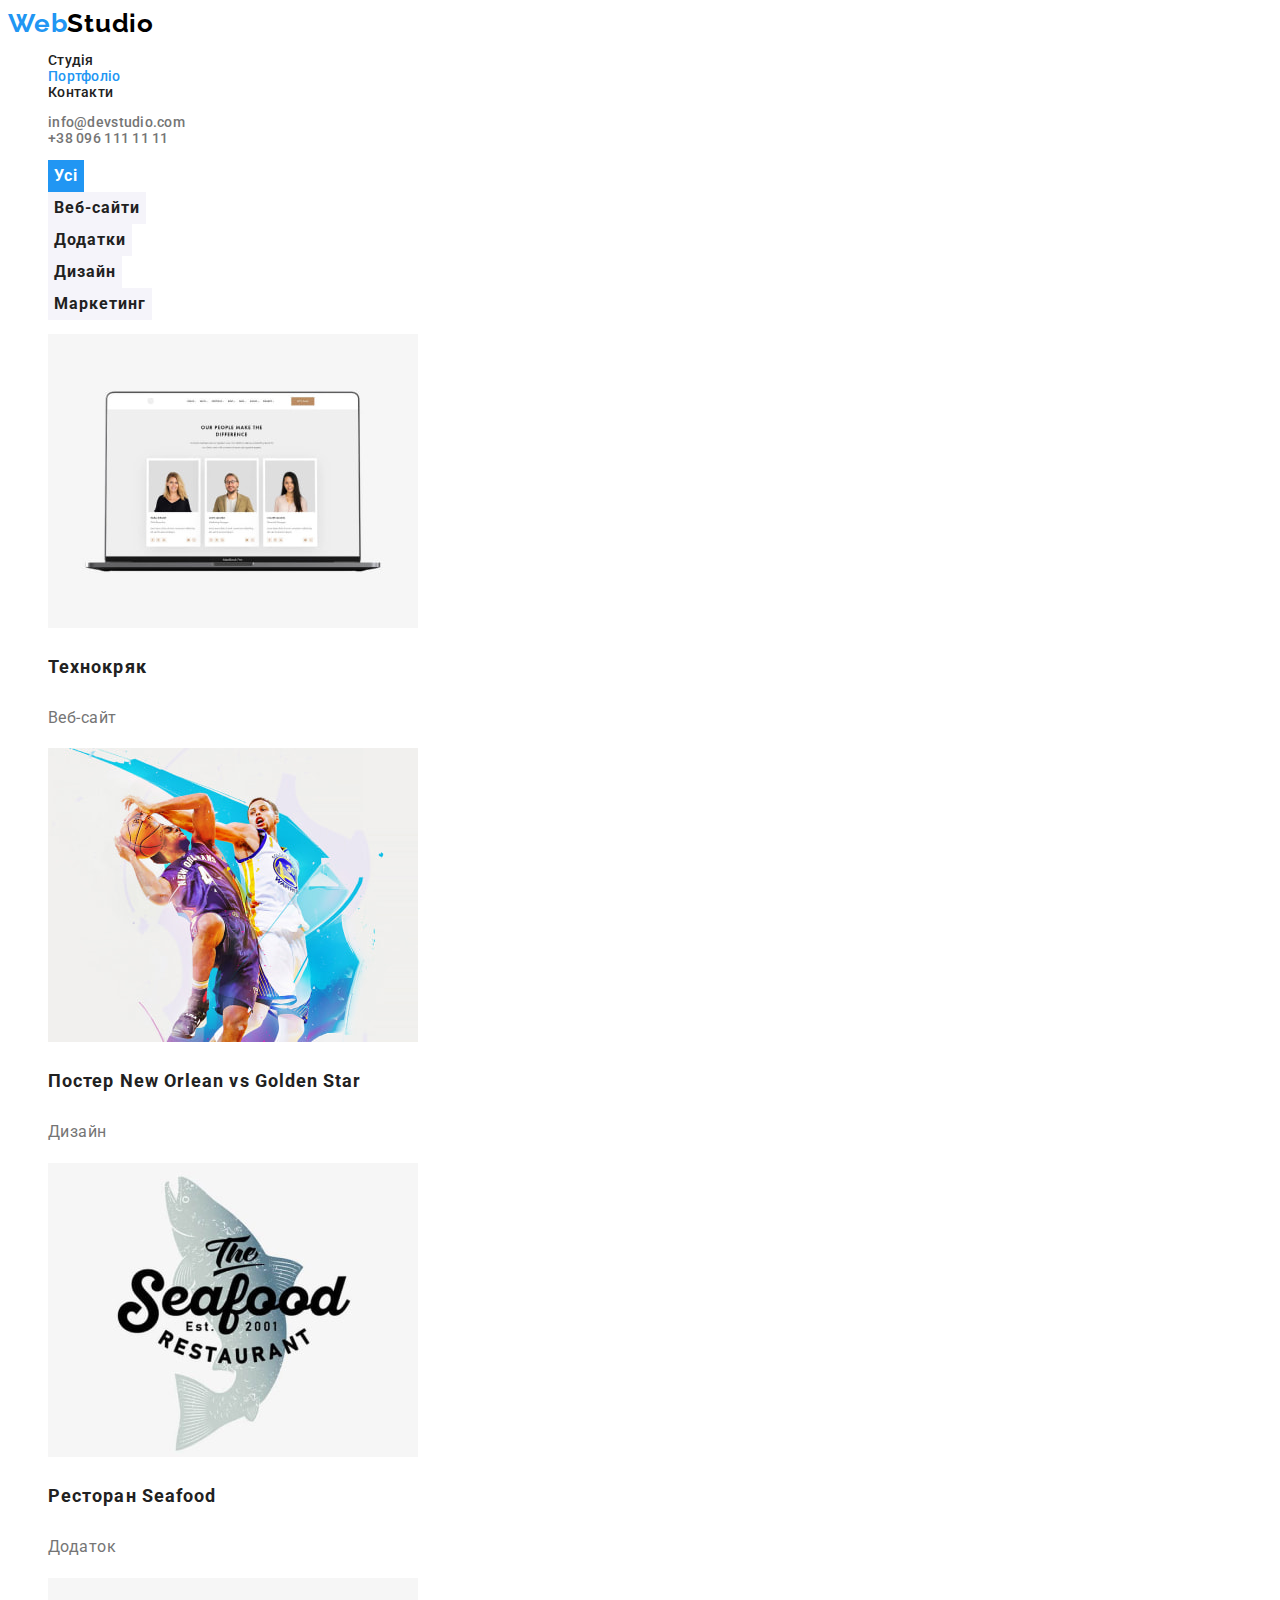
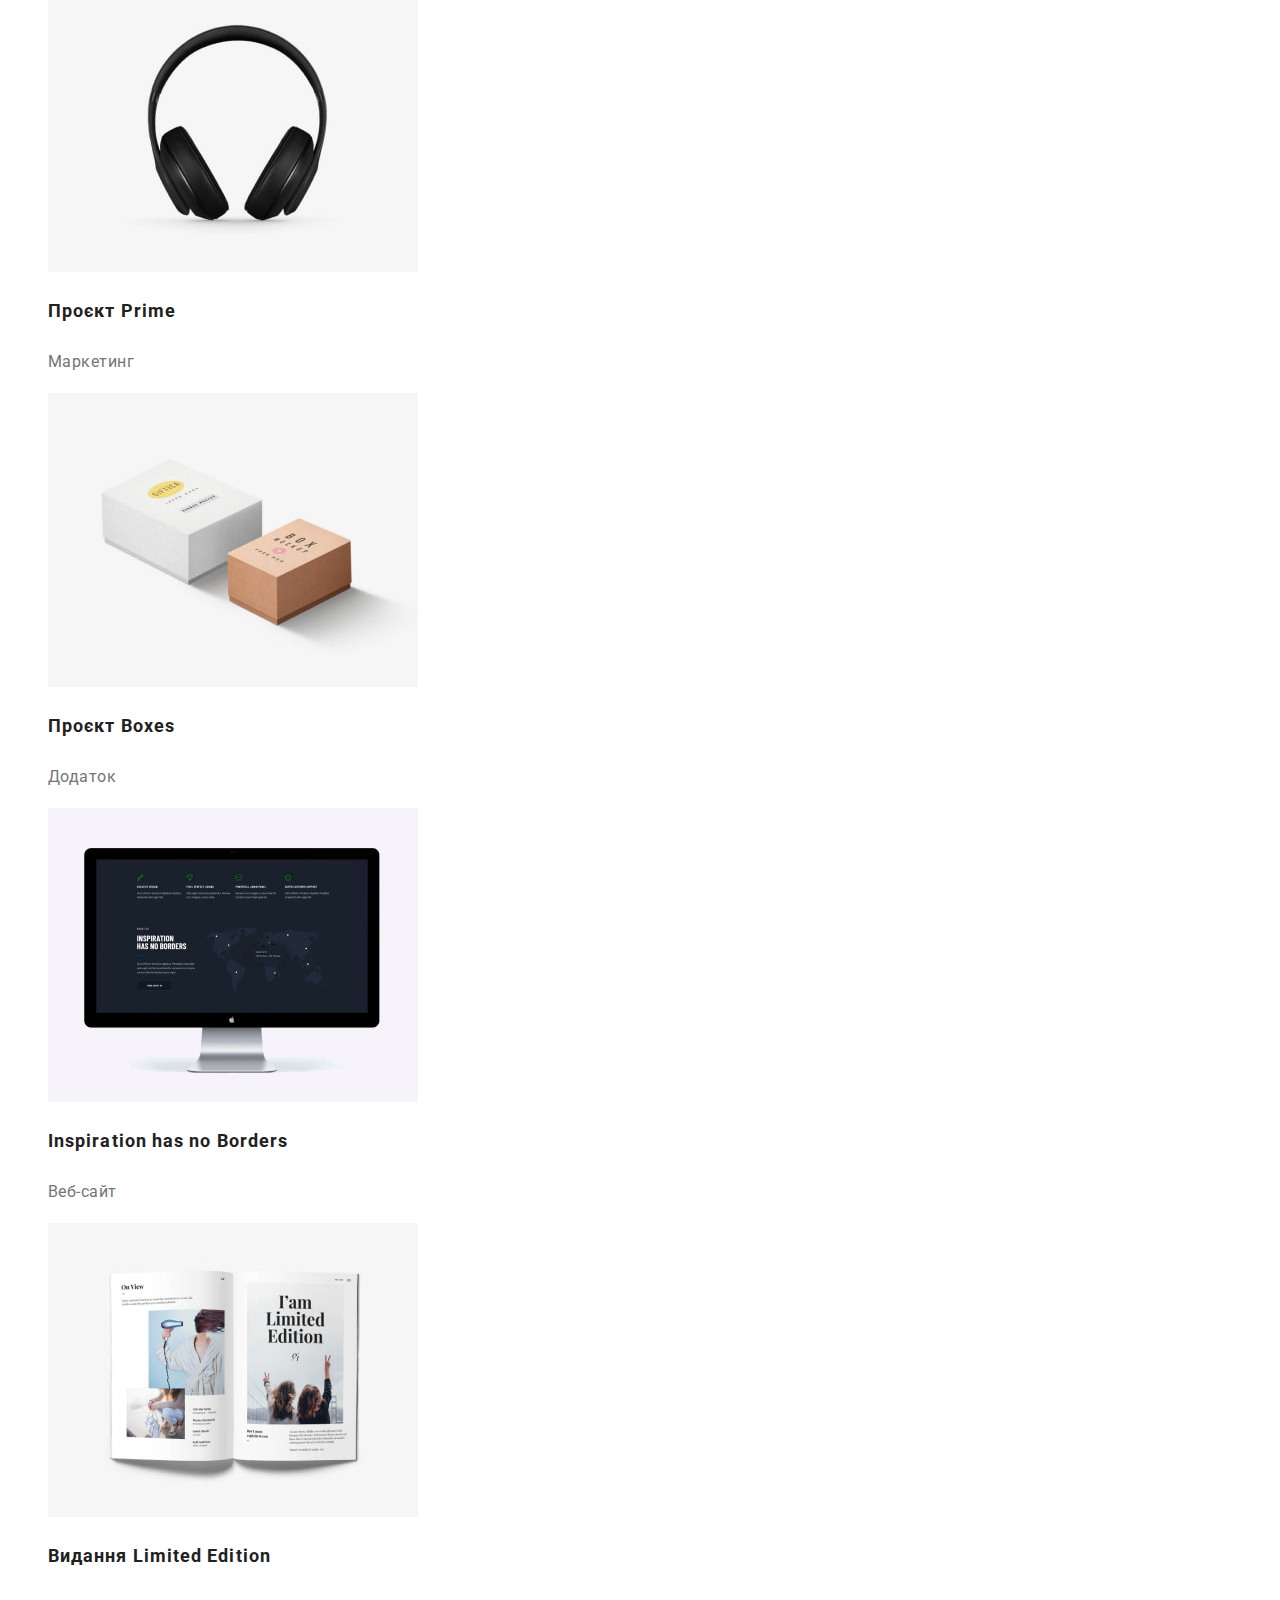
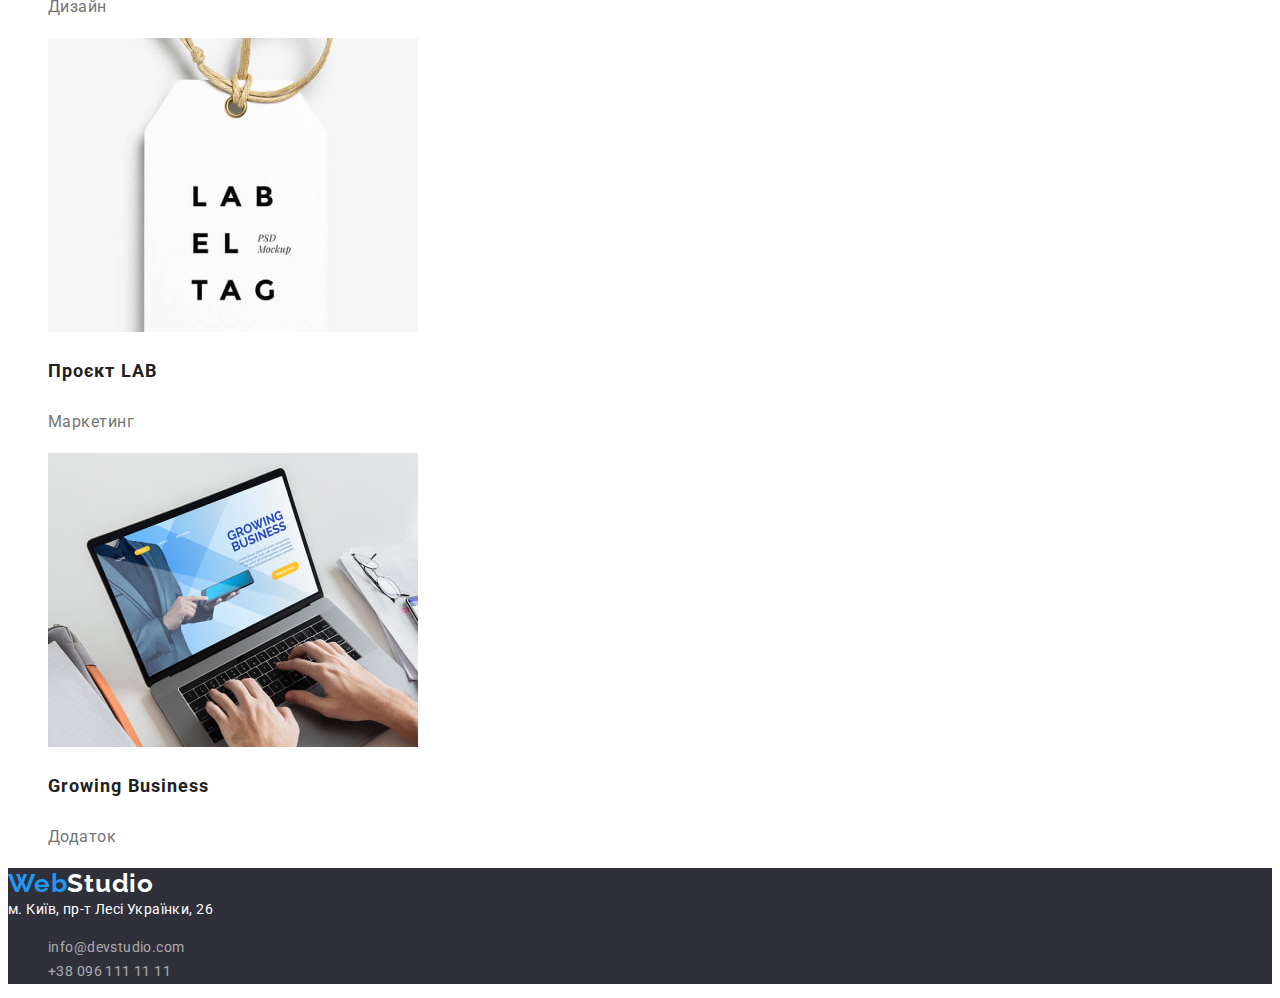
==== portfolio.html @ 441d174c "Initial commit" ====
<!DOCTYPE html>
<html lang="uk">
  <head>
    <meta charset="UTF-8" />
    <meta name="viewport" content="width=device-width, initial-scale=1.0" />
    <title>WebStudio</title>

    <!-- Fonts -->
    <link rel="preconnect" href="https://fonts.googleapis.com" />
    <link rel="preconnect" href="https://fonts.gstatic.com" crossorigin />
    <link
      href="https://fonts.googleapis.com/css2?family=Raleway:wght@700&family=Roboto:wght@400;500;700;900&display=swap"
      rel="stylesheet"
    />

    <!-- Styles -->
    <link rel="stylesheet" href="./css/styles.css" />
  </head>

  <body>
    <!-- Header -->
    <header class="header">
      <a
        class="logo"
        href="./index.html"
        aria-label="Головна сторінка WebStudio"
      >
        Web<span class="half-logo">Studio</span>
      </a>

      <nav class="navigation">
        <ul class="navigation-list">
          <li class="item navigation-item">
            <a class="link navigation-link" href="./index.html">Студія</a>
          </li>
          <li class="item navigation-item">
            <a class="link navigation-link active-link" href="portfolio.html"
              >Портфоліо</a
            >
          </li>
          <li class="item navigation-item">
            <a class="link navigation-link" href="#">Контакти</a>
          </li>
        </ul>
      </nav>

      <ul class="header-list">
        <li class="item header-item">
          <a class="link header-mailphone" href="mailto:info@devstudio.com"
            >info@devstudio.com</a
          >
        </li>
        <li class="item header-item">
          <a class="link header-mailphone" href="tel:380961111111"
            >+38 096 111 11 11</a
          >
        </li>
      </ul>
    </header>
    <main>
      <!-- Section portfolio -->
      <section class="portfolio">
        <h1 class="visually-hidden">Портфолио</h1>
        <ul class="portfolio-buttons-list">
          <li class="item portfolio-buttons-item">
            <button
              class="button-active button button-mode-light"
              type="button"
            >
              Усі
            </button>
          </li>
          <li class="item portfolio-buttons-item">
            <button class="button button-mode-light" type="button">
              Веб-сайти
            </button>
          </li>
          <li class="item portfolio-buttons-item">
            <button class="button button-mode-light" type="button">
              Додатки
            </button>
          </li>
          <li class="item portfolio-buttons-item">
            <button class="button button-mode-light" type="button">
              Дизайн
            </button>
          </li>
          <li class="item portfolio-buttons-item">
            <button class="button button-mode-light" type="button">
              Маркетинг
            </button>
          </li>
        </ul>
        <ul class="portfolio-list">
          <li class="item portfolio-item">
            <a href="#" class="link">
              <img
              class="portfolio-item-pic"
              src="./images/portfolio/img-01.jpg"
              alt="Технокряк"
              width="370"
              height="294"
            />
            <h3 class="portfolio-name">Технокряк</h3>
            <p class="portfolio-description">Веб-сайт</p>
            </a>
          </li>
          <li class="item portfolio-item">
            <a href="#" class="link">
              <img
              class="portfolio-item-pic"
              src="./images/portfolio/img-02.jpg"
              alt="Постер New Orlean vs Golden Star"
              width="370"
              height="294"
            />
            <h3 class="portfolio-name">Постер New Orlean vs Golden Star</h3>
            <p class="portfolio-description">Дизайн</p>
            </a>
          </li>
          <li class="item portfolio-item">
            <a href="#" class="link">
              <img
              class="portfolio-item-pic"
              src="./images/portfolio/img-03.jpg"
              alt="Ресторан Seafood"
              width="370"
              height="294"
            />
            <h3 class="item portfolio-name">Ресторан Seafood</h3>
            <p class="portfolio-description">Додаток</p>
            </a>
          </li>
          <li class="item portfolio-item">
            <a href="#" class="link">
              <img
              class="portfolio-item-pic"
              src="./images/portfolio/img-04.jpg"
              alt="Проєкт Prime"
              width="370"
              height="294"
            />
            <h3 class="portfolio-name">Проєкт Prime</h3>
            <p class="portfolio-description">Маркетинг</p>
            </a>
          </li>
          <li class="item portfolio-item">
            <a href="#" class="link">
              <img
              class="portfolio-item-pic"
              src="./images/portfolio/img-05.jpg"
              alt=""
              width="370"
              height="294"
            />
            <h3 class="portfolio-name">Проєкт Boxes</h3>
            <p class="portfolio-description">Додаток</p>
            </a>
          </li>
          <li class="item portfolio-item">
            <a href="#" class="link">
              <img
              class="portfolio-item-pic"
              src="./images/portfolio/img-06.jpg"
              alt=""
              width="370"
              height="294"
            />
            <h3 class="portfolio-name">Inspiration has no Borders</h3>
            <p class="portfolio-description">Веб-сайт</p>
            </a>
          </li>
          <li class="item portfolio-item">
            <a href="#" class="link">
              <img
              class="portfolio-item-pic"
              src="./images/portfolio/img-07.jpg"
              alt=""
              width="370"
              height="294"
            />
            <h3 class="portfolio-name">Видання Limited Edition</h3>
            <p class="portfolio-description">Дизайн</p>
            </a>
          </li>
          <li class="item portfolio-item">
            <a href="#" class="link">
              <img
              class="portfolio-item-pic"
              src="./images/portfolio/img-08.jpg"
              alt="Проєкт LAB"
              width="370"
              height="294"
            />
            <h3 class="portfolio-name">Проєкт LAB</h3>
            <p class="portfolio-description">Маркетинг</p>
            </a>
          </li>
          <li class="item portfolio-item">
            <a href="#" class="link">
              <img
              class="portfolio-item-pic"
              src="./images/portfolio/img-09.jpg"
              alt="Growing Business"
              width="370"
              height="294"
            />
            <h3 class="portfolio-name">Growing Business</h3>
            <p class="portfolio-description">Додаток</p>
            </a>
          </li>
        </ul>
      </section>
    </main>

    <!-- Footer -->
    <footer class="footer">
      <div class="footer-group">
        <a
          class="logo"
          href="./index.html"
          aria-label="Головна сторінка WebStudio"
        >
          Web<span class="half-logo-footer">Studio</span>
        </a>
        <address class="address">
          м. Київ, пр-т Лесі Українки, 26
          <ul class="footer-list">
            <li class="item link footer-item">
              <a class="link footer-link" href="mailto:info@devstudio.com"
                >info@devstudio.com</a
              >
            </li>
            <li class="item link footer-item">
              <a class="link footer-link" href="tel:380961111111"
                >+38 096 111 11 11</a
              >
            </li>
          </ul>
        </address>
      </div>
    </footer>
  </body>
</html>
---- css/styles.css ----
:root {
  /* font */
  --main-font: 'Roboto', sans-serif;
  --logo-font: 'Raleway', sans-serif;

  /* text colors */
  --name-color: #212121;
  --descr-color: #757575;
  --activ-color: #2196f3;
  --second-color: #ffffff;

  /* background colors; */
  --header-bg-color: #ffffff;
  --footer-bg-color: #2f303a;
  --activ-bg-color: #2196f3;
  --second-bg-color: #f5f4fa;
}

body {
  font-family: var(--main-font);
  color: var(--name-color);
  font-size: 14px;
  line-height: normal;
  letter-spacing: 0.42px;
}

.item {
  list-style-type: none;
}

.link {
  text-decoration: none;
  color: currentColor;
}

.button {
  font-family: inherit;
  text-align: center;
  font-size: 16px;
  font-weight: 700;
  line-height: 1.87;
  letter-spacing: 0.96px;
  cursor: pointer;
  border: none;
}

.button-mode-light {
  color: var(--name-color);
  background-color: var(--second-bg-color);
}

.button-mode-light:hover,
.button-mode-light:focus,
.button-active {
  color: var(--second-color);
  background-color: var(--activ-bg-color);
}

.button-mode-durk {
  color: var(--second-color);
  background-color: var(--activ-bg-color);
}

.button-mode-durk:hover,
.button-mode-durk:focus {
  color: var(--name-color);
  background-color: var(--second-bg-color);
}

.section-title {
  text-align: center;
  font-size: 36px;
  font-weight: 700;
  letter-spacing: 1.08px;
}

.visually-hidden {
  position: absolute;
  width: 1px;
  height: 1px;
  margin: -1px;
  border: 0;
  padding: 0;

  white-space: nowrap;
  clip-path: inset(100%);
  clip: rect(0 0 0 0);
  overflow: hidden;
}

/*
==================================
-= Header section =-
==================================
*/
/* logo */
.logo {
  color: var(--activ-color);
  font-family: var(--logo-font);
  font-size: 26px;
  font-weight: 700;
  letter-spacing: 0.78px;
  text-decoration: none;
}

.half-logo {
  color: #000;
}
.half-logo-footer {
  color: #fff;
}

/* Navigation */
.navigation-link,
.header-mailphone {
  font-weight: 500;
  letter-spacing: 0.28px;
}

.active-link,
.navigation-link:hover,
.navigation-link:focus,
.header-mailphone:hover,
.header-mailphone:focus,
.footer-link:hover,
.footer-link:focus {
  color: var(--activ-color);
}

/* Mail & Phone */
.header-mailphone {
  color: var(--descr-color);
}

/*
===================================
-= Hero section =-
===================================
*/
.hero {
  background-color: var(--footer-bg-color);
}

.hero-title {
  color: var(--second-color);
  text-align: center;
  font-size: 44px;
  font-weight: 900;
  line-height: 1.36;
  letter-spacing: 2.64px;
  text-transform: uppercase;
}

/*
==================================
-= Cards section =-
==================================
*/

.cards-item-title {
  font-size: 14px;
  font-weight: 700;
  letter-spacing: 0.42px;
  text-transform: uppercase;
}
.cards-item-description {
  color: var(--descr-color);
  line-height: 1.71;
  letter-spacing: 0.42px;
}

/*
==================================
-= Our team section =-
==================================
*/
.our-team {
  background-color: var(--second-bg-color);
}

.our-team-item {
  background-color: var(--header-bg-color);
}
.our-team-item-name {
  color: var(--name-color);
  text-align: center;
  font-size: 16px;
  font-weight: 500;
  letter-spacing: 0.48px;
}
.our-team-item-position {
  color: var(--descr-color);
  text-align: center;
  font-size: 16px;
  letter-spacing: 0.48px;
}

/*
==================================
-= Portfolio section =-
==================================
*/
.portfolio-name {
  color: var(--name-color);
  font-size: 18px;
  font-weight: 700;
  line-height: 2;
  letter-spacing: 1.08px;
}
.portfolio-description {
  color: var(--descr-color);
  font-size: 16px;
  line-height: 1.87;
  letter-spacing: 0.48px;
}
.portfolio-item {
  background-color: var(--header-bg-color);
}

/*
==================================
-= Footer section =-
==================================
*/
.footer {
  background-color: var(--footer-bg-color);
}
.address {
  color: var(--second-color);
  font-family: Roboto;
  font-style: normal;
  line-height: 1.71;
  letter-spacing: 0.42px;
}

.footer-link {
  color: rgba(255, 255, 255, 0.6);
  line-height: 1.71;
  letter-spacing: 0.42px;
}
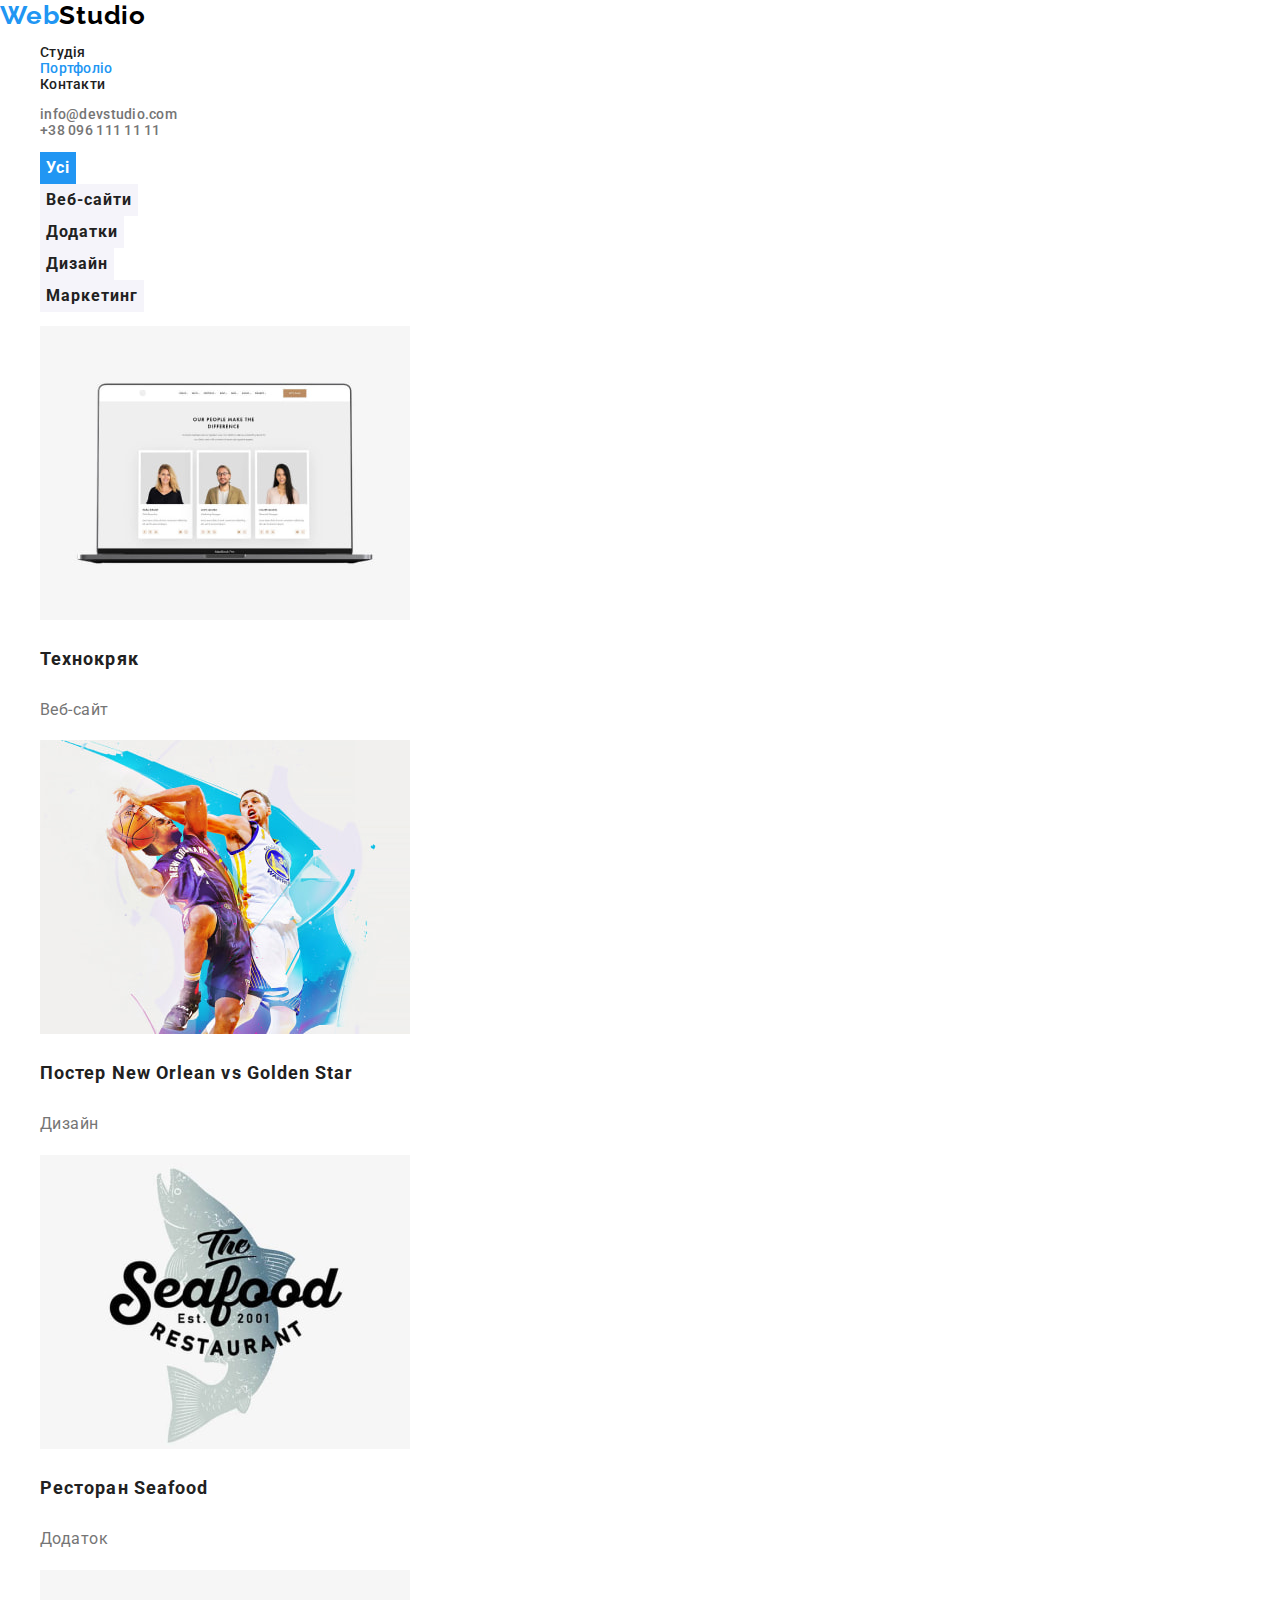
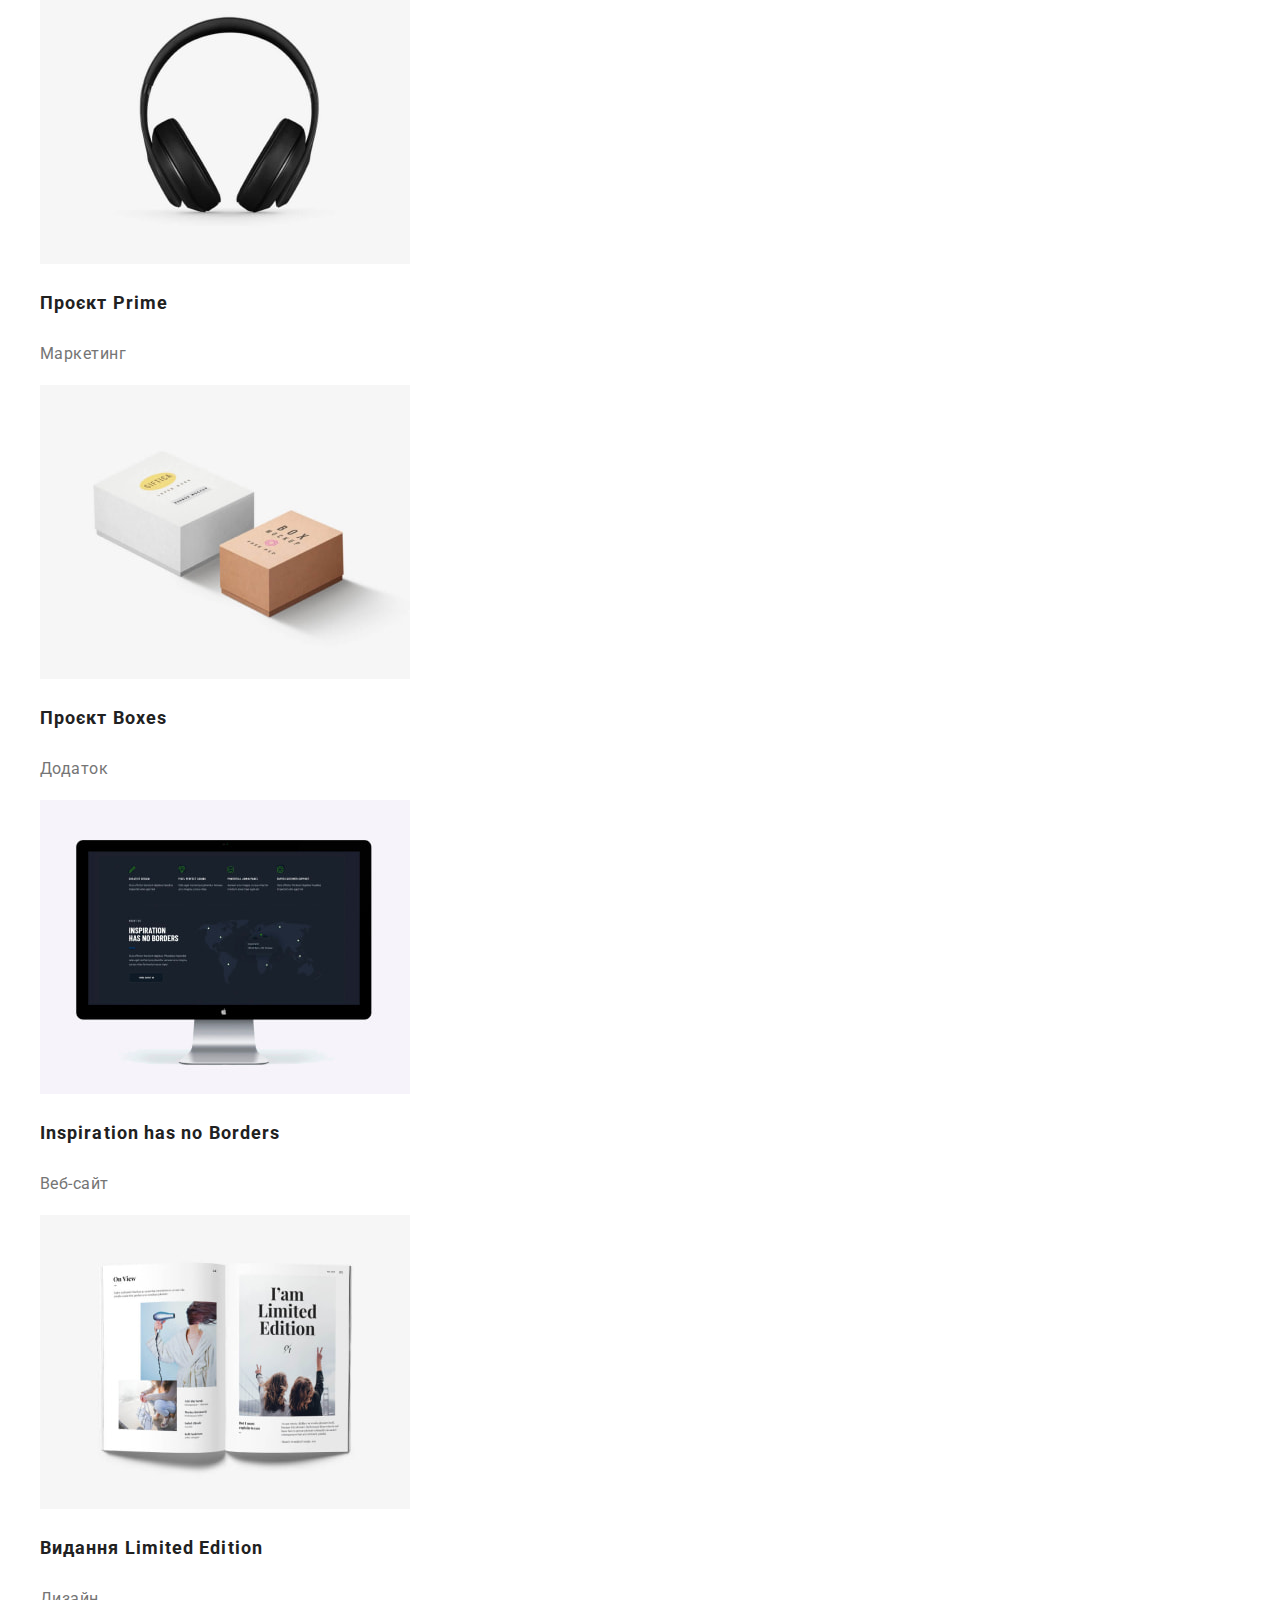
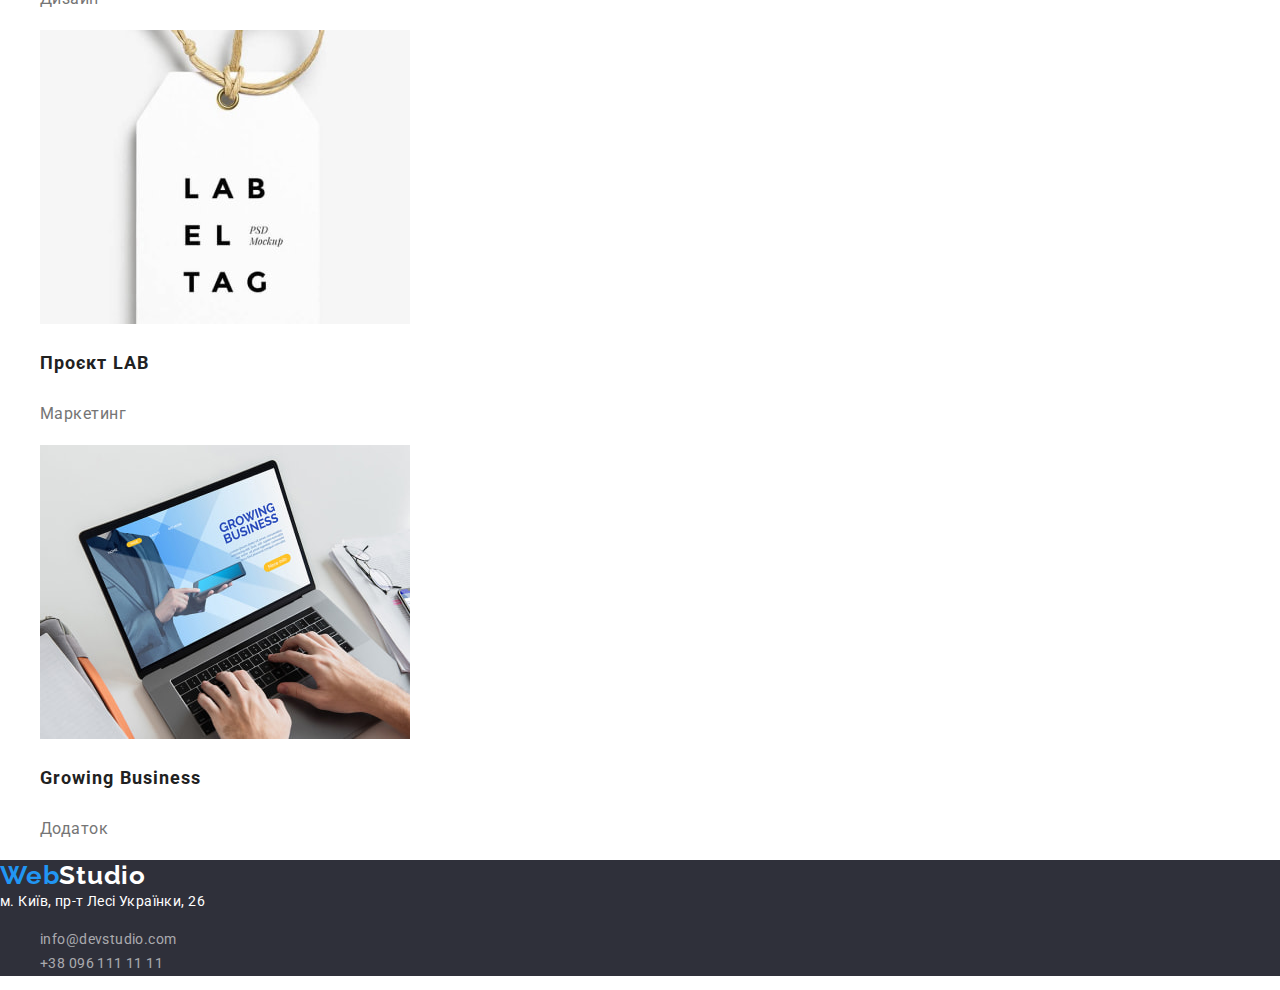
==== commit f1021fa7: "Summary" ====
--- a/portfolio.html
+++ b/portfolio.html
@@ -14,6 +14,7 @@
     />
 
     <!-- Styles -->
+    <link rel="stylesheet" href="./css/modern-normalize.css" />
     <link rel="stylesheet" href="./css/styles.css" />
   </head>
 
@@ -95,118 +96,118 @@
           <li class="item portfolio-item">
             <a href="#" class="link">
               <img
-              class="portfolio-item-pic"
-              src="./images/portfolio/img-01.jpg"
-              alt="Технокряк"
-              width="370"
-              height="294"
-            />
-            <h3 class="portfolio-name">Технокряк</h3>
-            <p class="portfolio-description">Веб-сайт</p>
-            </a>
-          </li>
-          <li class="item portfolio-item">
-            <a href="#" class="link">
-              <img
-              class="portfolio-item-pic"
-              src="./images/portfolio/img-02.jpg"
-              alt="Постер New Orlean vs Golden Star"
-              width="370"
-              height="294"
-            />
-            <h3 class="portfolio-name">Постер New Orlean vs Golden Star</h3>
-            <p class="portfolio-description">Дизайн</p>
-            </a>
-          </li>
-          <li class="item portfolio-item">
-            <a href="#" class="link">
-              <img
-              class="portfolio-item-pic"
-              src="./images/portfolio/img-03.jpg"
-              alt="Ресторан Seafood"
-              width="370"
-              height="294"
-            />
-            <h3 class="item portfolio-name">Ресторан Seafood</h3>
-            <p class="portfolio-description">Додаток</p>
-            </a>
-          </li>
-          <li class="item portfolio-item">
-            <a href="#" class="link">
-              <img
-              class="portfolio-item-pic"
-              src="./images/portfolio/img-04.jpg"
-              alt="Проєкт Prime"
-              width="370"
-              height="294"
-            />
-            <h3 class="portfolio-name">Проєкт Prime</h3>
-            <p class="portfolio-description">Маркетинг</p>
-            </a>
-          </li>
-          <li class="item portfolio-item">
-            <a href="#" class="link">
-              <img
-              class="portfolio-item-pic"
-              src="./images/portfolio/img-05.jpg"
-              alt=""
-              width="370"
-              height="294"
-            />
-            <h3 class="portfolio-name">Проєкт Boxes</h3>
-            <p class="portfolio-description">Додаток</p>
-            </a>
-          </li>
-          <li class="item portfolio-item">
-            <a href="#" class="link">
-              <img
-              class="portfolio-item-pic"
-              src="./images/portfolio/img-06.jpg"
-              alt=""
-              width="370"
-              height="294"
-            />
-            <h3 class="portfolio-name">Inspiration has no Borders</h3>
-            <p class="portfolio-description">Веб-сайт</p>
-            </a>
-          </li>
-          <li class="item portfolio-item">
-            <a href="#" class="link">
-              <img
-              class="portfolio-item-pic"
-              src="./images/portfolio/img-07.jpg"
-              alt=""
-              width="370"
-              height="294"
-            />
-            <h3 class="portfolio-name">Видання Limited Edition</h3>
-            <p class="portfolio-description">Дизайн</p>
-            </a>
-          </li>
-          <li class="item portfolio-item">
-            <a href="#" class="link">
-              <img
-              class="portfolio-item-pic"
-              src="./images/portfolio/img-08.jpg"
-              alt="Проєкт LAB"
-              width="370"
-              height="294"
-            />
-            <h3 class="portfolio-name">Проєкт LAB</h3>
-            <p class="portfolio-description">Маркетинг</p>
-            </a>
-          </li>
-          <li class="item portfolio-item">
-            <a href="#" class="link">
-              <img
-              class="portfolio-item-pic"
-              src="./images/portfolio/img-09.jpg"
-              alt="Growing Business"
-              width="370"
-              height="294"
-            />
-            <h3 class="portfolio-name">Growing Business</h3>
-            <p class="portfolio-description">Додаток</p>
+                class="portfolio-item-pic"
+                src="./images/portfolio/img-01.jpg"
+                alt="Технокряк"
+                width="370"
+                height="294"
+              />
+              <h3 class="portfolio-name">Технокряк</h3>
+              <p class="portfolio-description">Веб-сайт</p>
+            </a>
+          </li>
+          <li class="item portfolio-item">
+            <a href="#" class="link">
+              <img
+                class="portfolio-item-pic"
+                src="./images/portfolio/img-02.jpg"
+                alt="Постер New Orlean vs Golden Star"
+                width="370"
+                height="294"
+              />
+              <h3 class="portfolio-name">Постер New Orlean vs Golden Star</h3>
+              <p class="portfolio-description">Дизайн</p>
+            </a>
+          </li>
+          <li class="item portfolio-item">
+            <a href="#" class="link">
+              <img
+                class="portfolio-item-pic"
+                src="./images/portfolio/img-03.jpg"
+                alt="Ресторан Seafood"
+                width="370"
+                height="294"
+              />
+              <h3 class="item portfolio-name">Ресторан Seafood</h3>
+              <p class="portfolio-description">Додаток</p>
+            </a>
+          </li>
+          <li class="item portfolio-item">
+            <a href="#" class="link">
+              <img
+                class="portfolio-item-pic"
+                src="./images/portfolio/img-04.jpg"
+                alt="Проєкт Prime"
+                width="370"
+                height="294"
+              />
+              <h3 class="portfolio-name">Проєкт Prime</h3>
+              <p class="portfolio-description">Маркетинг</p>
+            </a>
+          </li>
+          <li class="item portfolio-item">
+            <a href="#" class="link">
+              <img
+                class="portfolio-item-pic"
+                src="./images/portfolio/img-05.jpg"
+                alt=""
+                width="370"
+                height="294"
+              />
+              <h3 class="portfolio-name">Проєкт Boxes</h3>
+              <p class="portfolio-description">Додаток</p>
+            </a>
+          </li>
+          <li class="item portfolio-item">
+            <a href="#" class="link">
+              <img
+                class="portfolio-item-pic"
+                src="./images/portfolio/img-06.jpg"
+                alt=""
+                width="370"
+                height="294"
+              />
+              <h3 class="portfolio-name">Inspiration has no Borders</h3>
+              <p class="portfolio-description">Веб-сайт</p>
+            </a>
+          </li>
+          <li class="item portfolio-item">
+            <a href="#" class="link">
+              <img
+                class="portfolio-item-pic"
+                src="./images/portfolio/img-07.jpg"
+                alt=""
+                width="370"
+                height="294"
+              />
+              <h3 class="portfolio-name">Видання Limited Edition</h3>
+              <p class="portfolio-description">Дизайн</p>
+            </a>
+          </li>
+          <li class="item portfolio-item">
+            <a href="#" class="link">
+              <img
+                class="portfolio-item-pic"
+                src="./images/portfolio/img-08.jpg"
+                alt="Проєкт LAB"
+                width="370"
+                height="294"
+              />
+              <h3 class="portfolio-name">Проєкт LAB</h3>
+              <p class="portfolio-description">Маркетинг</p>
+            </a>
+          </li>
+          <li class="item portfolio-item">
+            <a href="#" class="link">
+              <img
+                class="portfolio-item-pic"
+                src="./images/portfolio/img-09.jpg"
+                alt="Growing Business"
+                width="370"
+                height="294"
+              />
+              <h3 class="portfolio-name">Growing Business</h3>
+              <p class="portfolio-description">Додаток</p>
             </a>
           </li>
         </ul>
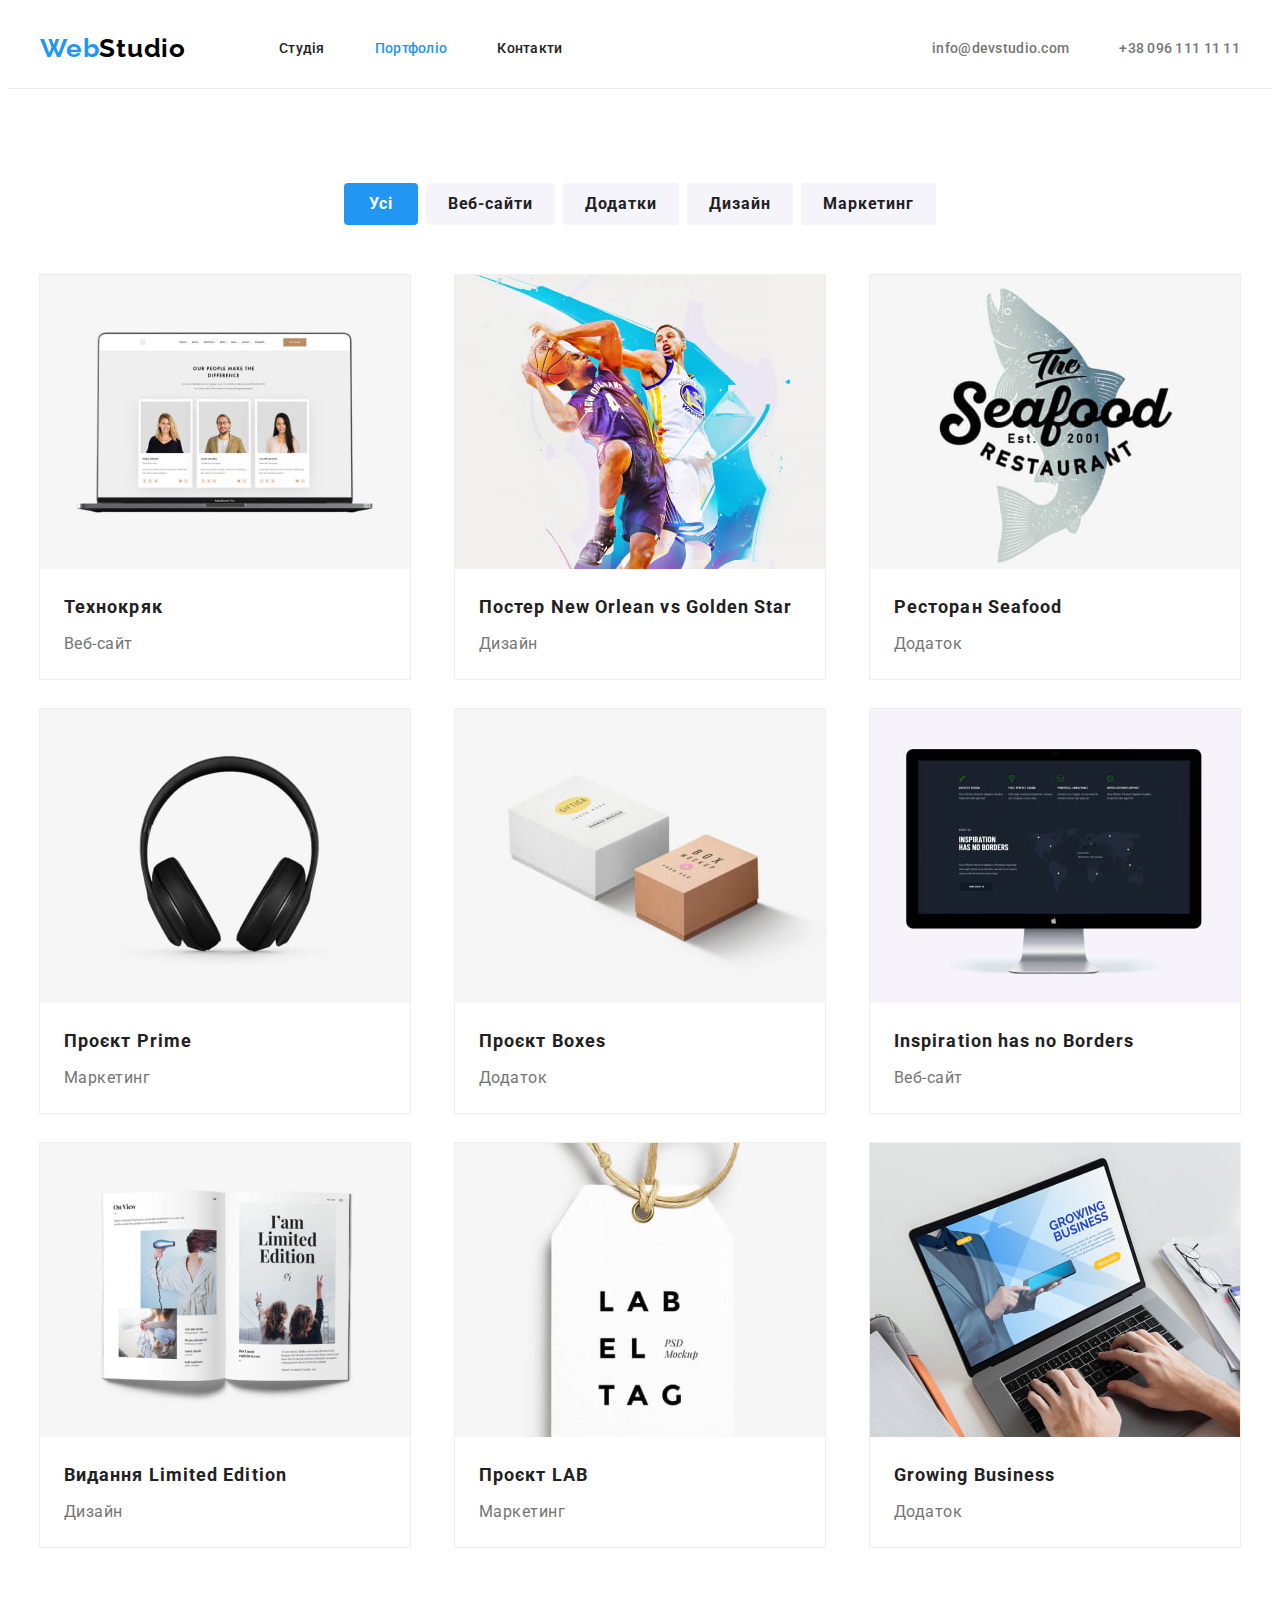
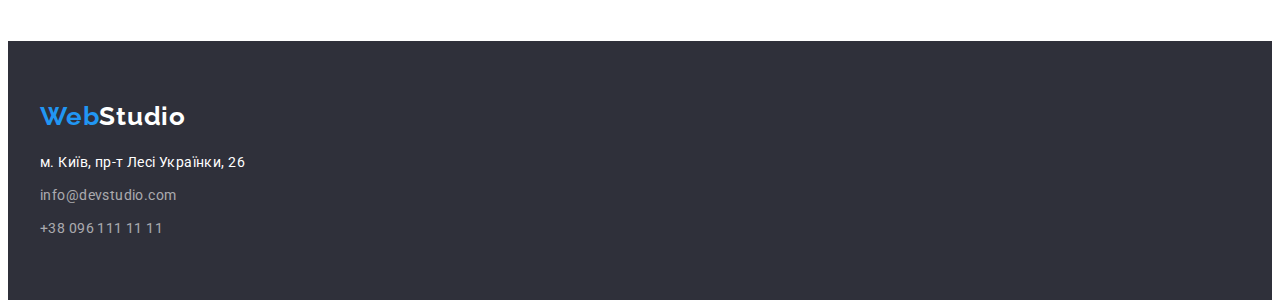
==== commit 802ecacf: "summary flex" ====
--- a/portfolio.html
+++ b/portfolio.html
@@ -13,232 +13,245 @@
       rel="stylesheet"
     />
 
-    <!-- Styles -->
-    <link rel="stylesheet" href="./css/modern-normalize.css" />
+    <!-- Normalize styles -->
+    <link
+      rel="stylesheet"
+      href="https://cdnjs.cloudflare.com/ajax/libs/modern-normalize/2.0.0/modern-normalize.min.css"
+      integrity="sha512-4xo8blKMVCiXpTaLzQSLSw3KFOVPWhm/TRtuPVc4WG6kUgjH6J03IBuG7JZPkcWMxJ5huwaBpOpnwYElP/m6wg=="
+      crossorigin="anonymous"
+      referrerpolicy="no-referrer"
+    />
+    <!-- Custom styles -->
     <link rel="stylesheet" href="./css/styles.css" />
   </head>
 
   <body>
     <!-- Header -->
     <header class="header">
-      <a
-        class="logo"
-        href="./index.html"
-        aria-label="Головна сторінка WebStudio"
-      >
-        Web<span class="half-logo">Studio</span>
-      </a>
-
-      <nav class="navigation">
-        <ul class="navigation-list">
-          <li class="item navigation-item">
-            <a class="link navigation-link" href="./index.html">Студія</a>
-          </li>
-          <li class="item navigation-item">
-            <a class="link navigation-link active-link" href="portfolio.html"
-              >Портфоліо</a
+      <div class="container header-container">
+        <a
+          class="logo header-logo"
+          href="./index.html"
+          aria-label="Головна сторінка WebStudio"
+        >
+          Web<span class="half-logo">Studio</span>
+        </a>
+
+        <nav class="navigation">
+          <ul class="navigation-list list">
+            <li class="item navigation-item">
+              <a class="link navigation-link" href="./index.html">Студія</a>
+            </li>
+            <li class="item navigation-item">
+              <a class="link navigation-link active-link" href="portfolio.html"
+                >Портфоліо</a
+              >
+            </li>
+            <li class="item navigation-item">
+              <a class="link navigation-link" href="#">Контакти</a>
+            </li>
+          </ul>
+        </nav>
+
+        <ul class="header-list list">
+          <li class="item header-item">
+            <a class="link header-mailphone" href="mailto:info@devstudio.com"
+              >info@devstudio.com</a
             >
           </li>
-          <li class="item navigation-item">
-            <a class="link navigation-link" href="#">Контакти</a>
+          <li class="item header-item">
+            <a class="link header-mailphone" href="tel:380961111111"
+              >+38 096 111 11 11</a
+            >
           </li>
         </ul>
-      </nav>
-
-      <ul class="header-list">
-        <li class="item header-item">
-          <a class="link header-mailphone" href="mailto:info@devstudio.com"
-            >info@devstudio.com</a
-          >
-        </li>
-        <li class="item header-item">
-          <a class="link header-mailphone" href="tel:380961111111"
-            >+38 096 111 11 11</a
-          >
-        </li>
-      </ul>
+      </div>
     </header>
     <main>
       <!-- Section portfolio -->
-      <section class="portfolio">
-        <h1 class="visually-hidden">Портфолио</h1>
-        <ul class="portfolio-buttons-list">
-          <li class="item portfolio-buttons-item">
-            <button
-              class="button-active button button-mode-light"
-              type="button"
-            >
-              Усі
-            </button>
-          </li>
-          <li class="item portfolio-buttons-item">
-            <button class="button button-mode-light" type="button">
-              Веб-сайти
-            </button>
-          </li>
-          <li class="item portfolio-buttons-item">
-            <button class="button button-mode-light" type="button">
-              Додатки
-            </button>
-          </li>
-          <li class="item portfolio-buttons-item">
-            <button class="button button-mode-light" type="button">
-              Дизайн
-            </button>
-          </li>
-          <li class="item portfolio-buttons-item">
-            <button class="button button-mode-light" type="button">
-              Маркетинг
-            </button>
-          </li>
-        </ul>
-        <ul class="portfolio-list">
-          <li class="item portfolio-item">
-            <a href="#" class="link">
-              <img
-                class="portfolio-item-pic"
-                src="./images/portfolio/img-01.jpg"
-                alt="Технокряк"
-                width="370"
-                height="294"
-              />
-              <h3 class="portfolio-name">Технокряк</h3>
-              <p class="portfolio-description">Веб-сайт</p>
-            </a>
-          </li>
-          <li class="item portfolio-item">
-            <a href="#" class="link">
-              <img
-                class="portfolio-item-pic"
-                src="./images/portfolio/img-02.jpg"
-                alt="Постер New Orlean vs Golden Star"
-                width="370"
-                height="294"
-              />
-              <h3 class="portfolio-name">Постер New Orlean vs Golden Star</h3>
-              <p class="portfolio-description">Дизайн</p>
-            </a>
-          </li>
-          <li class="item portfolio-item">
-            <a href="#" class="link">
-              <img
-                class="portfolio-item-pic"
-                src="./images/portfolio/img-03.jpg"
-                alt="Ресторан Seafood"
-                width="370"
-                height="294"
-              />
-              <h3 class="item portfolio-name">Ресторан Seafood</h3>
-              <p class="portfolio-description">Додаток</p>
-            </a>
-          </li>
-          <li class="item portfolio-item">
-            <a href="#" class="link">
-              <img
-                class="portfolio-item-pic"
-                src="./images/portfolio/img-04.jpg"
-                alt="Проєкт Prime"
-                width="370"
-                height="294"
-              />
-              <h3 class="portfolio-name">Проєкт Prime</h3>
-              <p class="portfolio-description">Маркетинг</p>
-            </a>
-          </li>
-          <li class="item portfolio-item">
-            <a href="#" class="link">
-              <img
-                class="portfolio-item-pic"
-                src="./images/portfolio/img-05.jpg"
-                alt=""
-                width="370"
-                height="294"
-              />
-              <h3 class="portfolio-name">Проєкт Boxes</h3>
-              <p class="portfolio-description">Додаток</p>
-            </a>
-          </li>
-          <li class="item portfolio-item">
-            <a href="#" class="link">
-              <img
-                class="portfolio-item-pic"
-                src="./images/portfolio/img-06.jpg"
-                alt=""
-                width="370"
-                height="294"
-              />
-              <h3 class="portfolio-name">Inspiration has no Borders</h3>
-              <p class="portfolio-description">Веб-сайт</p>
-            </a>
-          </li>
-          <li class="item portfolio-item">
-            <a href="#" class="link">
-              <img
-                class="portfolio-item-pic"
-                src="./images/portfolio/img-07.jpg"
-                alt=""
-                width="370"
-                height="294"
-              />
-              <h3 class="portfolio-name">Видання Limited Edition</h3>
-              <p class="portfolio-description">Дизайн</p>
-            </a>
-          </li>
-          <li class="item portfolio-item">
-            <a href="#" class="link">
-              <img
-                class="portfolio-item-pic"
-                src="./images/portfolio/img-08.jpg"
-                alt="Проєкт LAB"
-                width="370"
-                height="294"
-              />
-              <h3 class="portfolio-name">Проєкт LAB</h3>
-              <p class="portfolio-description">Маркетинг</p>
-            </a>
-          </li>
-          <li class="item portfolio-item">
-            <a href="#" class="link">
-              <img
-                class="portfolio-item-pic"
-                src="./images/portfolio/img-09.jpg"
-                alt="Growing Business"
-                width="370"
-                height="294"
-              />
-              <h3 class="portfolio-name">Growing Business</h3>
-              <p class="portfolio-description">Додаток</p>
-            </a>
-          </li>
-        </ul>
+      <section class="portfolio section">
+        <div class="container">
+          <h1 class="visually-hidden">Портфолио</h1>
+          <ul class="portfolio-buttons-list list">
+            <li class="item portfolio-buttons-item">
+              <button
+                class="button-active button button-mode-light"
+                type="button"
+              >
+                Усі
+              </button>
+            </li>
+            <li class="item portfolio-buttons-item">
+              <button class="button button-mode-light" type="button">
+                Веб-сайти
+              </button>
+            </li>
+            <li class="item portfolio-buttons-item">
+              <button class="button button-mode-light" type="button">
+                Додатки
+              </button>
+            </li>
+            <li class="item portfolio-buttons-item">
+              <button class="button button-mode-light" type="button">
+                Дизайн
+              </button>
+            </li>
+            <li class="item portfolio-buttons-item">
+              <button class="button button-mode-light" type="button">
+                Маркетинг
+              </button>
+            </li>
+          </ul>
+          <ul class="portfolio-list list">
+            <li class="item portfolio-item">
+              <a href="#" class="link">
+                <img
+                  class="portfolio-item-pic"
+                  src="./images/portfolio/img-01.jpg"
+                  alt="Технокряк"
+                  width="370"
+                  height="294"
+                />
+                <h3 class="portfolio-name">Технокряк</h3>
+                <p class="portfolio-description">Веб-сайт</p>
+              </a>
+            </li>
+            <li class="item portfolio-item">
+              <a href="#" class="link">
+                <img
+                  class="portfolio-item-pic"
+                  src="./images/portfolio/img-02.jpg"
+                  alt="Постер New Orlean vs Golden Star"
+                  width="370"
+                  height="294"
+                />
+                <h3 class="portfolio-name">Постер New Orlean vs Golden Star</h3>
+                <p class="portfolio-description">Дизайн</p>
+              </a>
+            </li>
+            <li class="item portfolio-item">
+              <a href="#" class="link">
+                <img
+                  class="portfolio-item-pic"
+                  src="./images/portfolio/img-03.jpg"
+                  alt="Ресторан Seafood"
+                  width="370"
+                  height="294"
+                />
+                <h3 class="item portfolio-name">Ресторан Seafood</h3>
+                <p class="portfolio-description">Додаток</p>
+              </a>
+            </li>
+            <li class="item portfolio-item">
+              <a href="#" class="link">
+                <img
+                  class="portfolio-item-pic"
+                  src="./images/portfolio/img-04.jpg"
+                  alt="Проєкт Prime"
+                  width="370"
+                  height="294"
+                />
+                <h3 class="portfolio-name">Проєкт Prime</h3>
+                <p class="portfolio-description">Маркетинг</p>
+              </a>
+            </li>
+            <li class="item portfolio-item">
+              <a href="#" class="link">
+                <img
+                  class="portfolio-item-pic"
+                  src="./images/portfolio/img-05.jpg"
+                  alt=""
+                  width="370"
+                  height="294"
+                />
+                <h3 class="portfolio-name">Проєкт Boxes</h3>
+                <p class="portfolio-description">Додаток</p>
+              </a>
+            </li>
+            <li class="item portfolio-item">
+              <a href="#" class="link">
+                <img
+                  class="portfolio-item-pic"
+                  src="./images/portfolio/img-06.jpg"
+                  alt=""
+                  width="370"
+                  height="294"
+                />
+                <h3 class="portfolio-name">Inspiration has no Borders</h3>
+                <p class="portfolio-description">Веб-сайт</p>
+              </a>
+            </li>
+            <li class="item portfolio-item">
+              <a href="#" class="link">
+                <img
+                  class="portfolio-item-pic"
+                  src="./images/portfolio/img-07.jpg"
+                  alt=""
+                  width="370"
+                  height="294"
+                />
+                <h3 class="portfolio-name">Видання Limited Edition</h3>
+                <p class="portfolio-description">Дизайн</p>
+              </a>
+            </li>
+            <li class="item portfolio-item">
+              <a href="#" class="link">
+                <img
+                  class="portfolio-item-pic"
+                  src="./images/portfolio/img-08.jpg"
+                  alt="Проєкт LAB"
+                  width="370"
+                  height="294"
+                />
+                <h3 class="portfolio-name">Проєкт LAB</h3>
+                <p class="portfolio-description">Маркетинг</p>
+              </a>
+            </li>
+            <li class="item portfolio-item">
+              <a href="#" class="link">
+                <img
+                  class="portfolio-item-pic"
+                  src="./images/portfolio/img-09.jpg"
+                  alt="Growing Business"
+                  width="370"
+                  height="294"
+                />
+                <h3 class="portfolio-name">Growing Business</h3>
+                <p class="portfolio-description">Додаток</p>
+              </a>
+            </li>
+          </ul>
+        </div>
       </section>
     </main>
 
     <!-- Footer -->
     <footer class="footer">
-      <div class="footer-group">
-        <a
-          class="logo"
-          href="./index.html"
-          aria-label="Головна сторінка WebStudio"
-        >
-          Web<span class="half-logo-footer">Studio</span>
-        </a>
-        <address class="address">
-          м. Київ, пр-т Лесі Українки, 26
-          <ul class="footer-list">
-            <li class="item link footer-item">
-              <a class="link footer-link" href="mailto:info@devstudio.com"
-                >info@devstudio.com</a
-              >
-            </li>
-            <li class="item link footer-item">
-              <a class="link footer-link" href="tel:380961111111"
-                >+38 096 111 11 11</a
-              >
-            </li>
-          </ul>
-        </address>
+      <div class="container">
+        <div class="footer-container">
+          <a
+            class="logo footer-logo"
+            href="./index.html"
+            aria-label="Головна сторінка WebStudio"
+          >
+            Web<span class="half-logo-footer">Studio</span>
+          </a>
+          <address class="address">
+            <ul class="footer-list list">
+              <li class="item footer-item">м. Київ, пр-т Лесі Українки, 26</li>
+              <li class="item footer-item">
+                <a class="link footer-link" href="mailto:info@devstudio.com"
+                  >info@devstudio.com</a
+                >
+              </li>
+              <li class="item footer-item">
+                <a class="link footer-link" href="tel:380961111111"
+                  >+38 096 111 11 11</a
+                >
+              </li>
+            </ul>
+          </address>
+        </div>
       </div>
     </footer>
   </body>
--- a/css/styles.css
+++ b/css/styles.css
@@ -24,9 +24,59 @@
   letter-spacing: 0.42px;
 }
 
-.item {
+h1,
+h2,
+h3,
+h4,
+h5,
+h6,
+p {
+  margin: 0;
+}
+
+img {
+  display: block;
+}
+
+.visually-hidden {
+  position: absolute;
+  width: 1px;
+  height: 1px;
+  margin: -1px;
+  border: 0;
+  padding: 0;
+
+  white-space: nowrap;
+  clip-path: inset(100%);
+  clip: rect(0 0 0 0);
+  overflow: hidden;
+}
+
+.container {
+  /* outline: 1px solid red; */
+
+  width: 1200px;
+  padding-left: 15px;
+  padding-right: 15px;
+
+  margin-left: auto;
+  margin-right: auto;
+}
+
+.section {
+  padding-top: 94px;
+  padding-bottom: 94px;
+}
+
+.list {
+  list-style: none;
+  padding: 0;
+  margin: 0;
+}
+
+/* .item {
   list-style-type: none;
-}
+} */
 
 .link {
   text-decoration: none;
@@ -47,6 +97,12 @@
 .button-mode-light {
   color: var(--name-color);
   background-color: var(--second-bg-color);
+  padding: 6px 22px;
+  border-radius: 4px;
+}
+
+.button-active {
+  padding: 6px 25px;
 }
 
 .button-mode-light:hover,
@@ -59,6 +115,15 @@
 .button-mode-durk {
   color: var(--second-color);
   background-color: var(--activ-bg-color);
+  padding: 10px 32px;
+  border-radius: 4px;
+
+  display: block;
+  margin-right: auto;
+  margin-left: auto;
+
+  min-width: 216px;
+  min-height: 50px;
 }
 
 .button-mode-durk:hover,
@@ -72,20 +137,7 @@
   font-size: 36px;
   font-weight: 700;
   letter-spacing: 1.08px;
-}
-
-.visually-hidden {
-  position: absolute;
-  width: 1px;
-  height: 1px;
-  margin: -1px;
-  border: 0;
-  padding: 0;
-
-  white-space: nowrap;
-  clip-path: inset(100%);
-  clip: rect(0 0 0 0);
-  overflow: hidden;
+  margin-bottom: 50px;
 }
 
 /*
@@ -94,6 +146,15 @@
 ==================================
 */
 /* logo */
+.header-container {
+  display: flex;
+  align-items: center;
+}
+
+.header-list {
+  margin-left: auto;
+}
+
 .logo {
   color: var(--activ-color);
   font-family: var(--logo-font);
@@ -103,6 +164,10 @@
   text-decoration: none;
 }
 
+.header-logo {
+  margin-right: 93px;
+}
+
 .half-logo {
   color: #000;
 }
@@ -111,8 +176,25 @@
 }
 
 /* Navigation */
+.navigation-list {
+  display: flex;
+  align-items: center;
+}
+
+.navigation-item {
+  margin-right: 50px;
+}
+
+.navigation-item:last-child {
+  margin-right: 0;
+}
+
 .navigation-link,
 .header-mailphone {
+  display: block;
+  padding-top: 32px;
+  padding-bottom: 32px;
+
   font-weight: 500;
   letter-spacing: 0.28px;
 }
@@ -128,6 +210,18 @@
 }
 
 /* Mail & Phone */
+.header-list {
+  display: flex;
+}
+
+.header-item {
+  margin-right: 50px;
+}
+
+.header-item:last-child {
+  margin-right: 0px;
+}
+
 .header-mailphone {
   color: var(--descr-color);
 }
@@ -139,6 +233,14 @@
 */
 .hero {
   background-color: var(--footer-bg-color);
+}
+
+.hero-group {
+  width: 696px;
+  padding-top: 200px;
+  padding-bottom: 200px;
+  margin-left: auto;
+  margin-right: auto;
 }
 
 .hero-title {
@@ -149,19 +251,34 @@
   line-height: 1.36;
   letter-spacing: 2.64px;
   text-transform: uppercase;
-}
-
-/*
-==================================
--= Cards section =-
-==================================
-*/
+  margin-bottom: 30px;
+}
+
+/*
+==================================
+-= Section What do we do =-
+==================================
+*/
+.cards-list {
+  display: flex;
+  justify-content: space-between;
+  margin-bottom: 94px;
+}
+
+.cards-item {
+  margin-right: 30px;
+}
+
+.cards-item:last-child {
+  margin-right: 0px;
+}
 
 .cards-item-title {
   font-size: 14px;
   font-weight: 700;
   letter-spacing: 0.42px;
   text-transform: uppercase;
+  margin-bottom: 10px;
 }
 .cards-item-description {
   color: var(--descr-color);
@@ -169,6 +286,19 @@
   letter-spacing: 0.42px;
 }
 
+.whatdowedo-list-boxes {
+  display: flex;
+  justify-content: space-between;
+}
+
+.whatdowedo-item-box {
+  margin-right: 30px;
+}
+
+.whatdowedo-item-box:last-child {
+  margin-right: 0;
+}
+
 /*
 ==================================
 -= Our team section =-
@@ -178,8 +308,26 @@
   background-color: var(--second-bg-color);
 }
 
+.our-team-list {
+  display: flex;
+  justify-content: space-between;
+  flex-shrink: 0;
+}
+
 .our-team-item {
+  margin-right: 30px;
+
+  border-radius: 0px 0px 4px 4px;
+  box-shadow: 0px 2px 1px 0px rgba(0, 0, 0, 0.2),
+    0px 1px 1px 0px rgba(0, 0, 0, 0.14), 0px 1px 3px 0px rgba(0, 0, 0, 0.12);
   background-color: var(--header-bg-color);
+}
+.our-team-item:last-child {
+  margin-right: 0px;
+}
+
+.our-team-item-pic {
+  margin-bottom: 30px;
 }
 .our-team-item-name {
   color: var(--name-color);
@@ -187,12 +335,14 @@
   font-size: 16px;
   font-weight: 500;
   letter-spacing: 0.48px;
+  margin-bottom: 10px;
 }
 .our-team-item-position {
   color: var(--descr-color);
   text-align: center;
   font-size: 16px;
   letter-spacing: 0.48px;
+  margin-bottom: 30px;
 }
 
 /*
@@ -200,23 +350,65 @@
 -= Portfolio section =-
 ==================================
 */
+.portfolio {
+  border-top: 1px solid #ececec;
+}
+
 .portfolio-name {
   color: var(--name-color);
   font-size: 18px;
   font-weight: 700;
   line-height: 2;
   letter-spacing: 1.08px;
+  margin-left: 24px;
+  margin-bottom: 4px;
 }
 .portfolio-description {
   color: var(--descr-color);
   font-size: 16px;
   line-height: 1.87;
   letter-spacing: 0.48px;
+  margin-left: 24px;
+  padding-bottom: 20px;
 }
 .portfolio-item {
   background-color: var(--header-bg-color);
-}
-
+  outline: 1px solid #eee;
+  margin-bottom: 30px;
+  margin-right: 30px;
+}
+.portfolio-item:nth-child(3n) {
+  margin-right: 0;
+}
+
+.portfolio-item:nth-last-child(-n + 3) {
+  margin-bottom: 0;
+}
+
+.portfolio-buttons-list {
+  display: flex;
+  justify-content: center;
+  margin-bottom: 50px;
+}
+
+.portfolio-buttons-item {
+  margin-right: 8px;
+}
+
+.portfolio-buttons-item:last-child {
+  margin-right: 0px;
+}
+
+.portfolio-list {
+  display: flex;
+  flex-wrap: wrap;
+  justify-content: space-between;
+  flex-shrink: 0;
+}
+
+.portfolio-item-pic {
+  margin-bottom: 20px;
+}
 /*
 ==================================
 -= Footer section =-
@@ -224,6 +416,8 @@
 */
 .footer {
   background-color: var(--footer-bg-color);
+  padding-top: 60px;
+  padding-bottom: 60px;
 }
 .address {
   color: var(--second-color);
@@ -238,3 +432,25 @@
   line-height: 1.71;
   letter-spacing: 0.42px;
 }
+
+.footer-container {
+  display: flex;
+  flex-direction: column;
+}
+
+.footer-logo {
+  margin-bottom: 20px;
+}
+
+.footer-list {
+  display: flex;
+  flex-direction: column;
+}
+
+.footer-item {
+  margin-bottom: 9px;
+}
+
+.footer-item:last-child {
+  margin-bottom: 0px;
+}
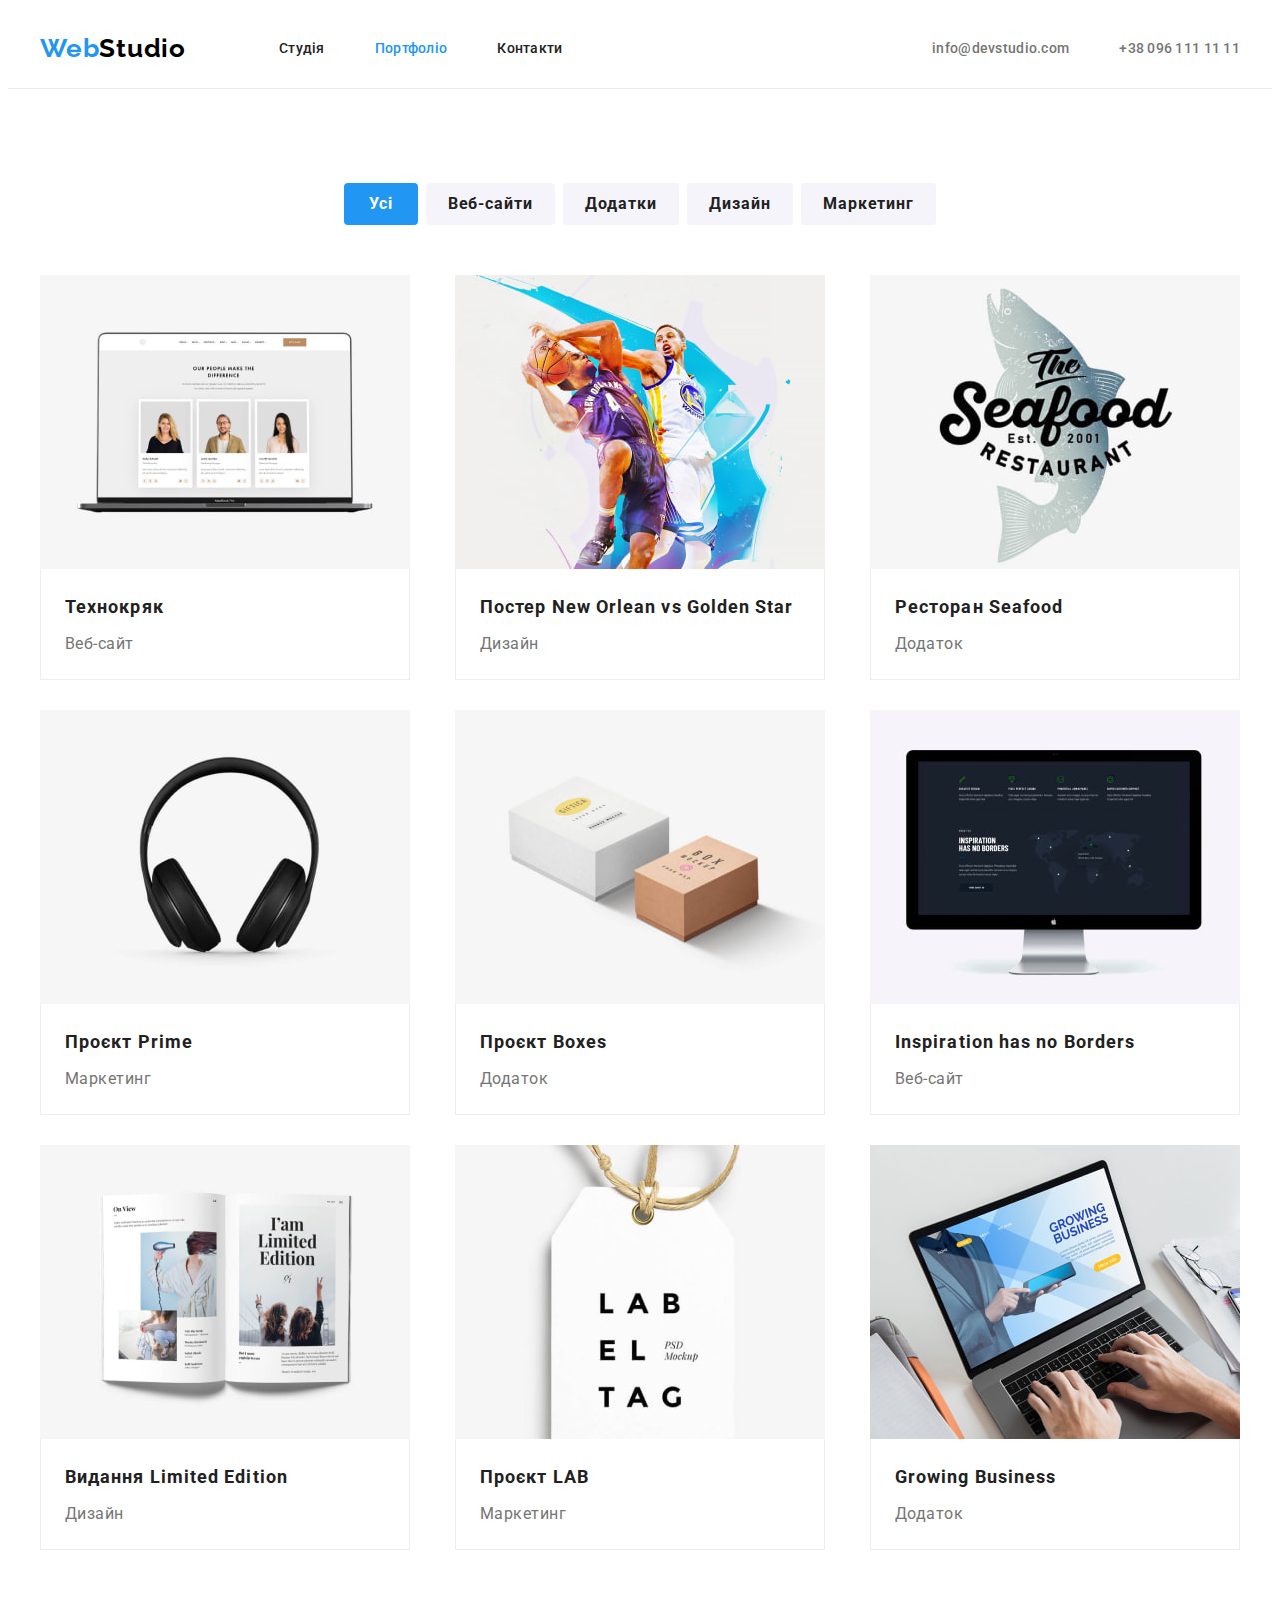
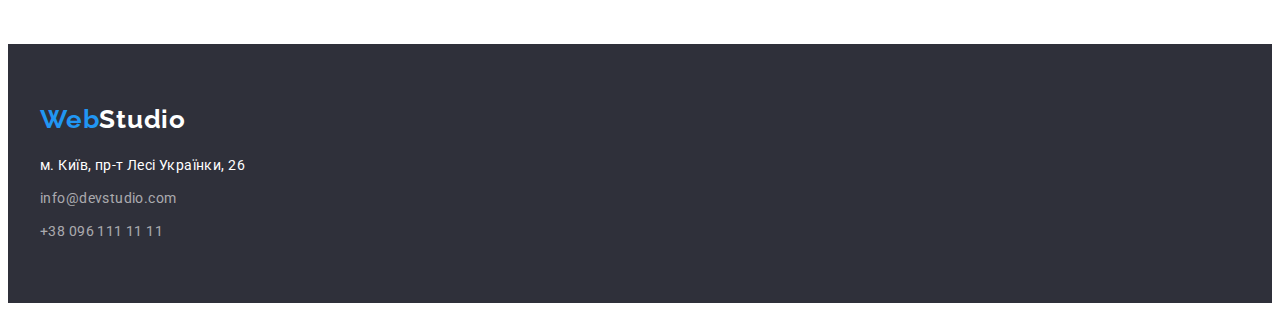
==== commit 8cc15a81: "Error correction" ====
--- a/portfolio.html
+++ b/portfolio.html
@@ -112,8 +112,10 @@
                   width="370"
                   height="294"
                 />
-                <h3 class="portfolio-name">Технокряк</h3>
-                <p class="portfolio-description">Веб-сайт</p>
+                <div class="portfolio-wrapper">
+                  <h3 class="portfolio-name">Технокряк</h3>
+                  <p class="portfolio-description">Веб-сайт</p>
+                </div>
               </a>
             </li>
             <li class="item portfolio-item">
@@ -125,8 +127,12 @@
                   width="370"
                   height="294"
                 />
-                <h3 class="portfolio-name">Постер New Orlean vs Golden Star</h3>
-                <p class="portfolio-description">Дизайн</p>
+                <div class="portfolio-wrapper">
+                  <h3 class="portfolio-name">
+                    Постер New Orlean vs Golden Star
+                  </h3>
+                  <p class="portfolio-description">Дизайн</p>
+                </div>
               </a>
             </li>
             <li class="item portfolio-item">
@@ -138,8 +144,10 @@
                   width="370"
                   height="294"
                 />
-                <h3 class="item portfolio-name">Ресторан Seafood</h3>
-                <p class="portfolio-description">Додаток</p>
+                <div class="portfolio-wrapper">
+                  <h3 class="item portfolio-name">Ресторан Seafood</h3>
+                  <p class="portfolio-description">Додаток</p>
+                </div>
               </a>
             </li>
             <li class="item portfolio-item">
@@ -151,8 +159,10 @@
                   width="370"
                   height="294"
                 />
-                <h3 class="portfolio-name">Проєкт Prime</h3>
-                <p class="portfolio-description">Маркетинг</p>
+                <div class="portfolio-wrapper">
+                  <h3 class="portfolio-name">Проєкт Prime</h3>
+                  <p class="portfolio-description">Маркетинг</p>
+                </div>
               </a>
             </li>
             <li class="item portfolio-item">
@@ -164,8 +174,10 @@
                   width="370"
                   height="294"
                 />
-                <h3 class="portfolio-name">Проєкт Boxes</h3>
-                <p class="portfolio-description">Додаток</p>
+                <div class="portfolio-wrapper">
+                  <h3 class="portfolio-name">Проєкт Boxes</h3>
+                  <p class="portfolio-description">Додаток</p>
+                </div>
               </a>
             </li>
             <li class="item portfolio-item">
@@ -177,8 +189,10 @@
                   width="370"
                   height="294"
                 />
-                <h3 class="portfolio-name">Inspiration has no Borders</h3>
-                <p class="portfolio-description">Веб-сайт</p>
+                <div class="portfolio-wrapper">
+                  <h3 class="portfolio-name">Inspiration has no Borders</h3>
+                  <p class="portfolio-description">Веб-сайт</p>
+                </div>
               </a>
             </li>
             <li class="item portfolio-item">
@@ -190,8 +204,10 @@
                   width="370"
                   height="294"
                 />
-                <h3 class="portfolio-name">Видання Limited Edition</h3>
-                <p class="portfolio-description">Дизайн</p>
+                <div class="portfolio-wrapper">
+                  <h3 class="portfolio-name">Видання Limited Edition</h3>
+                  <p class="portfolio-description">Дизайн</p>
+                </div>
               </a>
             </li>
             <li class="item portfolio-item">
@@ -203,8 +219,10 @@
                   width="370"
                   height="294"
                 />
-                <h3 class="portfolio-name">Проєкт LAB</h3>
-                <p class="portfolio-description">Маркетинг</p>
+                <div class="portfolio-wrapper">
+                  <h3 class="portfolio-name">Проєкт LAB</h3>
+                  <p class="portfolio-description">Маркетинг</p>
+                </div>
               </a>
             </li>
             <li class="item portfolio-item">
@@ -216,8 +234,10 @@
                   width="370"
                   height="294"
                 />
-                <h3 class="portfolio-name">Growing Business</h3>
-                <p class="portfolio-description">Додаток</p>
+                <div class="portfolio-wrapper">
+                  <h3 class="portfolio-name">Growing Business</h3>
+                  <p class="portfolio-description">Додаток</p>
+                </div>
               </a>
             </li>
           </ul>
--- a/css/styles.css
+++ b/css/styles.css
@@ -146,6 +146,10 @@
 ==================================
 */
 /* logo */
+
+.header {
+  border-bottom: 1px solid #ececec;
+}
 .header-container {
   display: flex;
   align-items: center;
@@ -233,14 +237,8 @@
 */
 .hero {
   background-color: var(--footer-bg-color);
-}
-
-.hero-group {
-  width: 696px;
   padding-top: 200px;
   padding-bottom: 200px;
-  margin-left: auto;
-  margin-right: auto;
 }
 
 .hero-title {
@@ -252,21 +250,28 @@
   letter-spacing: 2.64px;
   text-transform: uppercase;
   margin-bottom: 30px;
-}
-
-/*
-==================================
--= Section What do we do =-
-==================================
-*/
+  width: 696px;
+  margin-left: auto;
+  margin-right: auto;
+}
+
+/*
+==================================
+-= Cards Section =-
+==================================
+*/
+
+/* .cards {
+  padding-top: 94px;
+} */
 .cards-list {
   display: flex;
   justify-content: space-between;
-  margin-bottom: 94px;
 }
 
 .cards-item {
   margin-right: 30px;
+  width: 270px;
 }
 
 .cards-item:last-child {
@@ -286,6 +291,16 @@
   letter-spacing: 0.42px;
 }
 
+/*
+==================================
+-= Section What do we do =-
+==================================
+*/
+.whatdowedo {
+  /* padding-top: 94px; */
+  padding-bottom: 94px;
+}
+
 .whatdowedo-list-boxes {
   display: flex;
   justify-content: space-between;
@@ -326,9 +341,9 @@
   margin-right: 0px;
 }
 
-.our-team-item-pic {
+/* .our-team-item-pic {
   margin-bottom: 30px;
-}
+} */
 .our-team-item-name {
   color: var(--name-color);
   text-align: center;
@@ -342,7 +357,11 @@
   text-align: center;
   font-size: 16px;
   letter-spacing: 0.48px;
-  margin-bottom: 30px;
+  /* margin-bottom: 30px; */
+}
+.our-team-person {
+  padding-top: 30px;
+  padding-bottom: 30px;
 }
 
 /*
@@ -350,9 +369,6 @@
 -= Portfolio section =-
 ==================================
 */
-.portfolio {
-  border-top: 1px solid #ececec;
-}
 
 .portfolio-name {
   color: var(--name-color);
@@ -360,7 +376,6 @@
   font-weight: 700;
   line-height: 2;
   letter-spacing: 1.08px;
-  margin-left: 24px;
   margin-bottom: 4px;
 }
 .portfolio-description {
@@ -368,12 +383,10 @@
   font-size: 16px;
   line-height: 1.87;
   letter-spacing: 0.48px;
-  margin-left: 24px;
-  padding-bottom: 20px;
 }
 .portfolio-item {
   background-color: var(--header-bg-color);
-  outline: 1px solid #eee;
+  /* outline: 1px solid #eee; */
   margin-bottom: 30px;
   margin-right: 30px;
 }
@@ -406,8 +419,11 @@
   flex-shrink: 0;
 }
 
-.portfolio-item-pic {
-  margin-bottom: 20px;
+.portfolio-wrapper {
+  padding: 20px 24px 20px 24px;
+  border-right: 1px solid #eee;
+  border-bottom: 1px solid #eee;
+  border-left: 1px solid #eee;
 }
 /*
 ==================================
